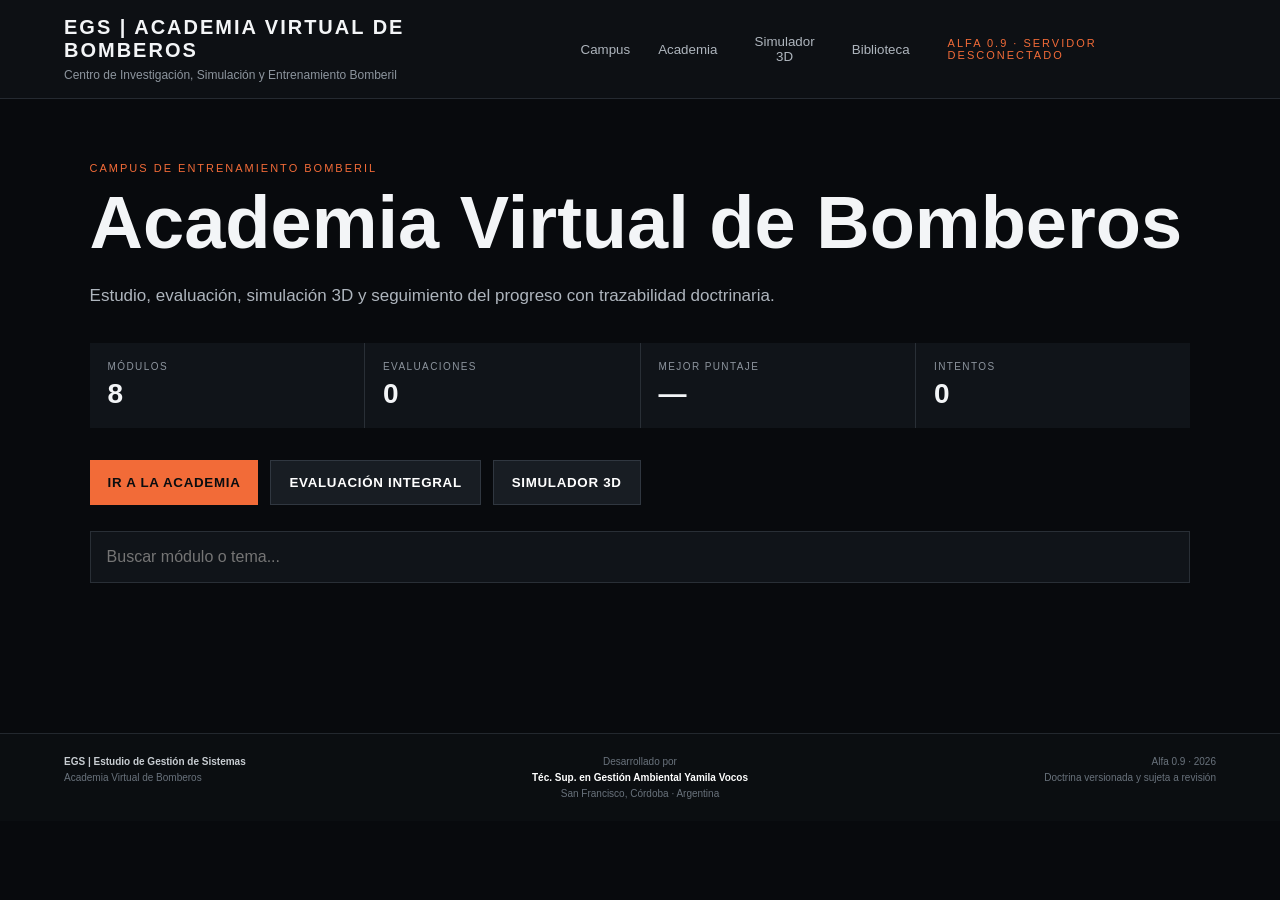
==== index.html @ 394d242a "Publicar Academia Virtual en GitHub Pages" ====
<!DOCTYPE html>
<html lang="es">
<head>
<meta charset="UTF-8"><meta name="viewport" content="width=device-width,initial-scale=1">
<title>EGS | Academia Virtual de Bomberos</title>
<link rel="stylesheet" href="styles.css">
</head>
<body>
<header class="topbar">
<div><div class="brand">EGS | ACADEMIA VIRTUAL DE BOMBEROS</div><div class="subtitle">Centro de Investigación, Simulación y Entrenamiento Bomberil</div></div>
<nav class="topnav"><button onclick="goHome()">Campus</button><button onclick="openAcademy()">Academia</button><button onclick="openSimulator()">Simulador 3D</button><button onclick="showSources()">Biblioteca</button></nav>
<div class="status" id="apiStatus">ALFA 0.9 · CARGANDO</div>
</header>

<main>
<section id="home" class="screen active">
<p class="eyebrow">CAMPUS DE ENTRENAMIENTO BOMBERIL</p>
<h1>Academia Virtual de Bomberos</h1>
<p class="lead">Estudio, evaluación, simulación 3D y seguimiento del progreso con trazabilidad doctrinaria.</p>
<div class="stats">
<div><span>MÓDULOS</span><strong id="moduleCount">8</strong></div><div><span>EVALUACIONES</span><strong id="completedCount">0</strong></div><div><span>MEJOR PUNTAJE</span><strong id="bestScore">—</strong></div><div><span>INTENTOS</span><strong id="attemptCount">0</strong></div>
</div>
<div class="heroActions"><button class="primary" onclick="openAcademy()">IR A LA ACADEMIA</button><button class="secondary" onclick="startIntegral()">EVALUACIÓN INTEGRAL</button><button class="secondary" onclick="openSimulator()">SIMULADOR 3D</button></div>
<div class="searchBox"><input id="globalSearch" placeholder="Buscar módulo o tema..." oninput="searchContent(this.value)"></div><div id="searchResults" class="grid"></div>
</section>

<section id="academy" class="screen">
<button class="back" onclick="goHome()">← Campus principal</button><p class="eyebrow">PROGRAMA DE FORMACIÓN</p><h1>Academia</h1><div id="academyGrid" class="grid"></div>
</section>

<section id="module" class="screen">
<button class="back" onclick="openAcademy()">← Academia</button><p class="eyebrow" id="moduleStatus">MÓDULO</p><h1 id="moduleTitle">Módulo</h1>
<div class="moduleBar"><span id="moduleSourceCount">0 fuentes</span><span id="moduleQuestionCount">0 preguntas</span></div><div id="moduleSections" class="grid"></div><button id="moduleTrainingButton" class="primary">INICIAR EVALUACIÓN</button>
</section>

<section id="simulator" class="screen simulatorScreen">
<div class="simTop">
<div><button class="back" onclick="goHome()">← Campus principal</button><p class="eyebrow">SIMULADOR OPERACIONAL 3D</p><h1>Incendio en vivienda</h1></div>
<div class="simTopActions"><select id="qualitySelect" onchange="setSimulatorQuality(this.value)"><option value="baja">Calidad baja</option><option value="media" selected>Calidad media</option><option value="alta">Calidad alta</option></select><button class="secondary" onclick="reset3DScenario()">REINICIAR</button></div>
</div>

<div class="simShell">
<div class="simViewportWrap">
<div id="sim3d"></div>
<div class="simHUD topLeft"><span>TIEMPO</span><strong id="simClock">00:00</strong></div>
<div class="simHUD topRight"><span>OBJETIVO</span><strong id="simObjective">Reconocimiento inicial</strong></div>
<div class="crosshair">+</div>
</div>

<aside class="simPanel">
<div class="panelSection"><span class="panelLabel">ESTADO DE ESCENA</span>
<div class="meterRow"><span>Temperatura</span><strong id="simTemp">120 °C</strong></div>
<div class="meterRow"><span>Humo</span><strong id="simSmoke">35 %</strong></div>
<div class="meterRow"><span>Visibilidad</span><strong id="simVisibility">72 %</strong></div>
<div class="meterRow"><span>Oxígeno</span><strong id="simOxygen">20.2 %</strong></div>
</div>
<div class="panelSection"><span class="panelLabel">ACCIONES</span>
<button class="actionBtn" onclick="simAction('recognition')">Reconocimiento 360°</button>
<button class="actionBtn" onclick="simAction('open_front')">Abrir puerta principal</button>
<button class="actionBtn" onclick="simAction('open_window')">Abrir ventana frontal</button>
<button class="actionBtn" onclick="simAction('cooling')">Aplicar enfriamiento</button>
<button class="actionBtn" onclick="simAction('search')">Iniciar búsqueda</button>
</div>
<div class="panelSection"><span class="panelLabel">REGISTRO</span><div id="simLog" class="simLog"></div></div>
<button class="primary full" onclick="finish3DSimulation()">FINALIZAR SIMULACIÓN</button>
</aside>
</div>
<p class="simNotice">Simulación educativa 3D basada en reglas doctrinarias. No representa cálculo CFD ni predicción físico-científica certificada.</p>
</section>

<section id="sources" class="screen"><button class="back" onclick="goHome()">← Campus principal</button><p class="eyebrow">TRAZABILIDAD</p><h1>Biblioteca Doctrinaria</h1><div id="sourceList" class="grid"></div></section>

<section id="training" class="screen">
<div class="trainingHead"><div><p class="eyebrow">ENTRENAMIENTO ACTIVO</p><h1 id="trainingTitle">Entrenamiento</h1></div><div class="scoreMini">PUNTAJE<strong id="liveScore">100</strong></div></div>
<div class="trainingLayout"><div class="scenarioPanel"><div class="telemetry"><div><span>TIEMPO</span><strong id="time">00:00</strong></div><div><span>PREGUNTA</span><strong id="stepCounter">1/1</strong></div><div><span>FUENTE</span><strong id="sourceBadge">—</strong></div></div><div class="sceneMock"><div class="smoke"></div><div class="structure"></div></div></div><aside class="decisionPanel"><span class="panelLabel">DECISIÓN / CONOCIMIENTO</span><h2 id="question">Cargando...</h2><div id="options"></div><div id="feedback"></div><button class="finish" onclick="finishTraining()">FINALIZAR</button></aside></div>
</section>

<section id="analysis" class="screen"><p class="eyebrow">INFORME POST ENTRENAMIENTO</p><h1>Análisis posterior</h1><div class="analysisTop"><div class="finalScore"><strong id="finalScore">100</strong><span>/100</span></div><div id="analysisSummary"></div></div><div id="decisionLog" class="report"></div><div class="heroActions"><button class="primary" onclick="goHome()">VOLVER AL CAMPUS</button><button class="secondary" onclick="exportResult()">EXPORTAR RESULTADO</button></div></section>
</main>

<footer><div><strong>EGS | Estudio de Gestión de Sistemas</strong><span>Academia Virtual de Bomberos</span></div><div class="credit"><span>Desarrollado por</span><strong>Téc. Sup. en Gestión Ambiental Yamila Vocos</strong><span>San Francisco, Córdoba · Argentina</span></div><div class="right"><span>Alfa 0.9 · 2026</span><span>Doctrina versionada y sujeta a revisión</span></div></footer>

<script src="app.js?v=final3d"></script>
<script type="module" src="simulator.js?v=final3d"></script>

</body></html>
---- styles.css ----
*{box-sizing:border-box}body{margin:0;background:#080a0d;color:#f3f5f7;font-family:Arial,Helvetica,sans-serif}.topbar{min-height:84px;padding:16px 5vw;display:flex;gap:28px;justify-content:space-between;align-items:center;border-bottom:1px solid #252a31;background:#0d1014;position:sticky;top:0;z-index:20}.brand{font-weight:800;letter-spacing:2px;font-size:20px}.subtitle{color:#8d959e;font-size:12px;margin-top:6px}.status,.eyebrow,.panelLabel{color:#f26b38;letter-spacing:2px;font-size:11px}.topnav{display:flex;gap:8px}.topnav button{background:transparent;color:#aeb5bd;border:0;padding:10px;cursor:pointer}.topnav button:hover{color:#fff}.screen{display:none;padding:52px 7vw 78px}.screen.active{display:block}h1{font-size:clamp(42px,6vw,74px);line-height:1;margin:12px 0 22px}.lead{color:#aeb5bd;font-size:17px;max-width:780px;line-height:1.7}.stats{display:grid;grid-template-columns:repeat(4,1fr);gap:1px;background:#292f36;margin:32px 0}.stats div{background:#101419;padding:18px}.stats span{display:block;color:#8d959e;font-size:10px;letter-spacing:1.4px}.stats strong{display:block;font-size:28px;margin-top:6px}.heroActions{display:flex;gap:12px;flex-wrap:wrap;margin:26px 0}.searchBox input{width:100%;padding:16px;background:#101419;border:1px solid #292f36;color:white;font-size:16px}.grid{display:grid;grid-template-columns:repeat(auto-fit,minmax(250px,1fr));gap:18px;margin:36px 0}.tile,.sourceCard{background:#101419;border:1px solid #292f36;padding:26px}.tile.clickable{cursor:pointer;transition:.2s}.tile.clickable:hover{border-color:#f26b38;transform:translateY(-2px)}.tile p,.sourceCard p{color:#9ca5ae;line-height:1.55}.moduleStatus{display:inline-block;margin-top:10px;color:#f26b38;font-size:10px;letter-spacing:1px}.moduleBar{display:flex;gap:18px;color:#8d959e;font-size:12px;margin:10px 0 25px}.primary,.secondary{padding:14px 18px;font-weight:800;letter-spacing:.7px;cursor:pointer}.primary{background:#f26b38;color:#0a0d10;border:0}.secondary{background:#181d23;color:white;border:1px solid #303740}.back,.finish{background:transparent;color:#aeb5bd;border:0;padding:10px 0;cursor:pointer}.trainingHead{display:flex;justify-content:space-between;align-items:end}.scoreMini{text-align:right;color:#8d959e;font-size:11px}.scoreMini strong{display:block;color:white;font-size:38px}.trainingLayout{display:grid;grid-template-columns:1.6fr 1fr;gap:20px}.scenarioPanel,.decisionPanel{background:#101419;border:1px solid #292f36}.telemetry{display:grid;grid-template-columns:repeat(3,1fr)}.telemetry div{padding:18px;border-right:1px solid #292f36}.telemetry span{display:block;color:#8d959e;font-size:10px}.sceneMock{height:360px;position:relative;overflow:hidden;background:linear-gradient(#1b2026,#0c0f12)}.structure{position:absolute;width:64%;height:48%;left:18%;bottom:0;background:#30363d;border:2px solid #464e57}.smoke{position:absolute;inset:0 0 45% 0;background:linear-gradient(rgba(28,31,35,.8),transparent)}.decisionPanel{padding:30px}.optionBtn{display:block;width:100%;text-align:left;background:#181d23;color:white;border:1px solid #303740;padding:16px;margin:10px 0;cursor:pointer}.optionBtn:hover{border-color:#f26b38}.optionBtn:disabled{opacity:.5}.feedbackBox{margin-top:20px;padding:16px;background:#0c1014;border-left:3px solid #f26b38;color:#cbd1d7}.report{max-width:1000px;background:#101419;border:1px solid #292f36;padding:28px;margin:30px 0}.entry{padding:18px 0;border-bottom:1px solid #292f36}.analysisTop{display:flex;gap:40px;align-items:center}.finalScore strong{font-size:90px}.finalScore span{font-size:28px;color:#8d959e}footer{display:grid;grid-template-columns:1fr 1fr 1fr;gap:25px;padding:22px 5vw;border-top:1px solid #23282e;background:#0b0e11;color:#69727c;font-size:10px}footer>div{display:flex;flex-direction:column;gap:5px}footer strong{color:#c8cdd2}.credit{text-align:center;align-items:center}.credit strong{color:white}.right{text-align:right;align-items:flex-end}

.simulatorScreen{padding-top:28px}.simTop{display:flex;justify-content:space-between;gap:20px;align-items:end}.simTop h1{font-size:42px}.simTopActions{display:flex;gap:10px;align-items:center;flex-wrap:wrap}.simTopActions select{background:#161b20;color:white;border:1px solid #303740;padding:12px}.briefing{background:#101419;border:1px solid #292f36;padding:14px 16px;color:#c2c8ce;margin:14px 0 16px}.simShell{display:grid;grid-template-columns:minmax(0,1fr) 340px;gap:16px}.simViewportWrap{position:relative;min-height:650px;background:#050708;border:1px solid #292f36;overflow:hidden}.simViewportWrap #sim3d{position:absolute;inset:0}.simViewportWrap canvas{width:100%!important;height:100%!important;display:block}.loading3d{height:100%;min-height:620px;display:flex;align-items:center;justify-content:center;color:#aeb5bd}.simHUD{position:absolute;z-index:5;background:rgba(7,9,11,.78);border:1px solid rgba(255,255,255,.12);padding:10px 13px}.simHUD span{display:block;font-size:9px;letter-spacing:1.4px;color:#9ca5ae}.simHUD strong{display:block;margin-top:4px}.topLeft{left:15px;top:15px}.topRight{right:15px;top:15px;max-width:250px}.crosshair{position:absolute;z-index:4;left:50%;top:50%;transform:translate(-50%,-50%);font-size:26px;color:rgba(255,255,255,.45);pointer-events:none}.simPanel{background:#101419;border:1px solid #292f36;padding:18px;max-height:650px;overflow:auto}.panelSection{padding:6px 0 18px;border-bottom:1px solid #292f36;margin-bottom:16px}.meterRow{display:flex;justify-content:space-between;gap:12px;margin:12px 0;color:#aeb5bd}.meterRow strong{color:#fff}.actionBtn{width:100%;text-align:left;background:#181d23;color:#fff;border:1px solid #303740;padding:12px;margin:5px 0;cursor:pointer}.actionBtn:hover{border-color:#f26b38}.simLog{font-size:12px;color:#aeb5bd;line-height:1.45;max-height:180px;overflow:auto}.simLog div{padding:7px 0;border-bottom:1px solid #242a31}.full{width:100%}.simNotice{color:#6f7881;font-size:11px;margin-top:10px}
@media(max-width:1100px){.simShell{grid-template-columns:1fr}.simPanel{max-height:none}.simViewportWrap{min-height:520px}.simTop{align-items:flex-start;flex-direction:column}.topnav{display:none}.stats{grid-template-columns:1fr 1fr}footer{grid-template-columns:1fr}.credit,.right{text-align:left;align-items:flex-start}}
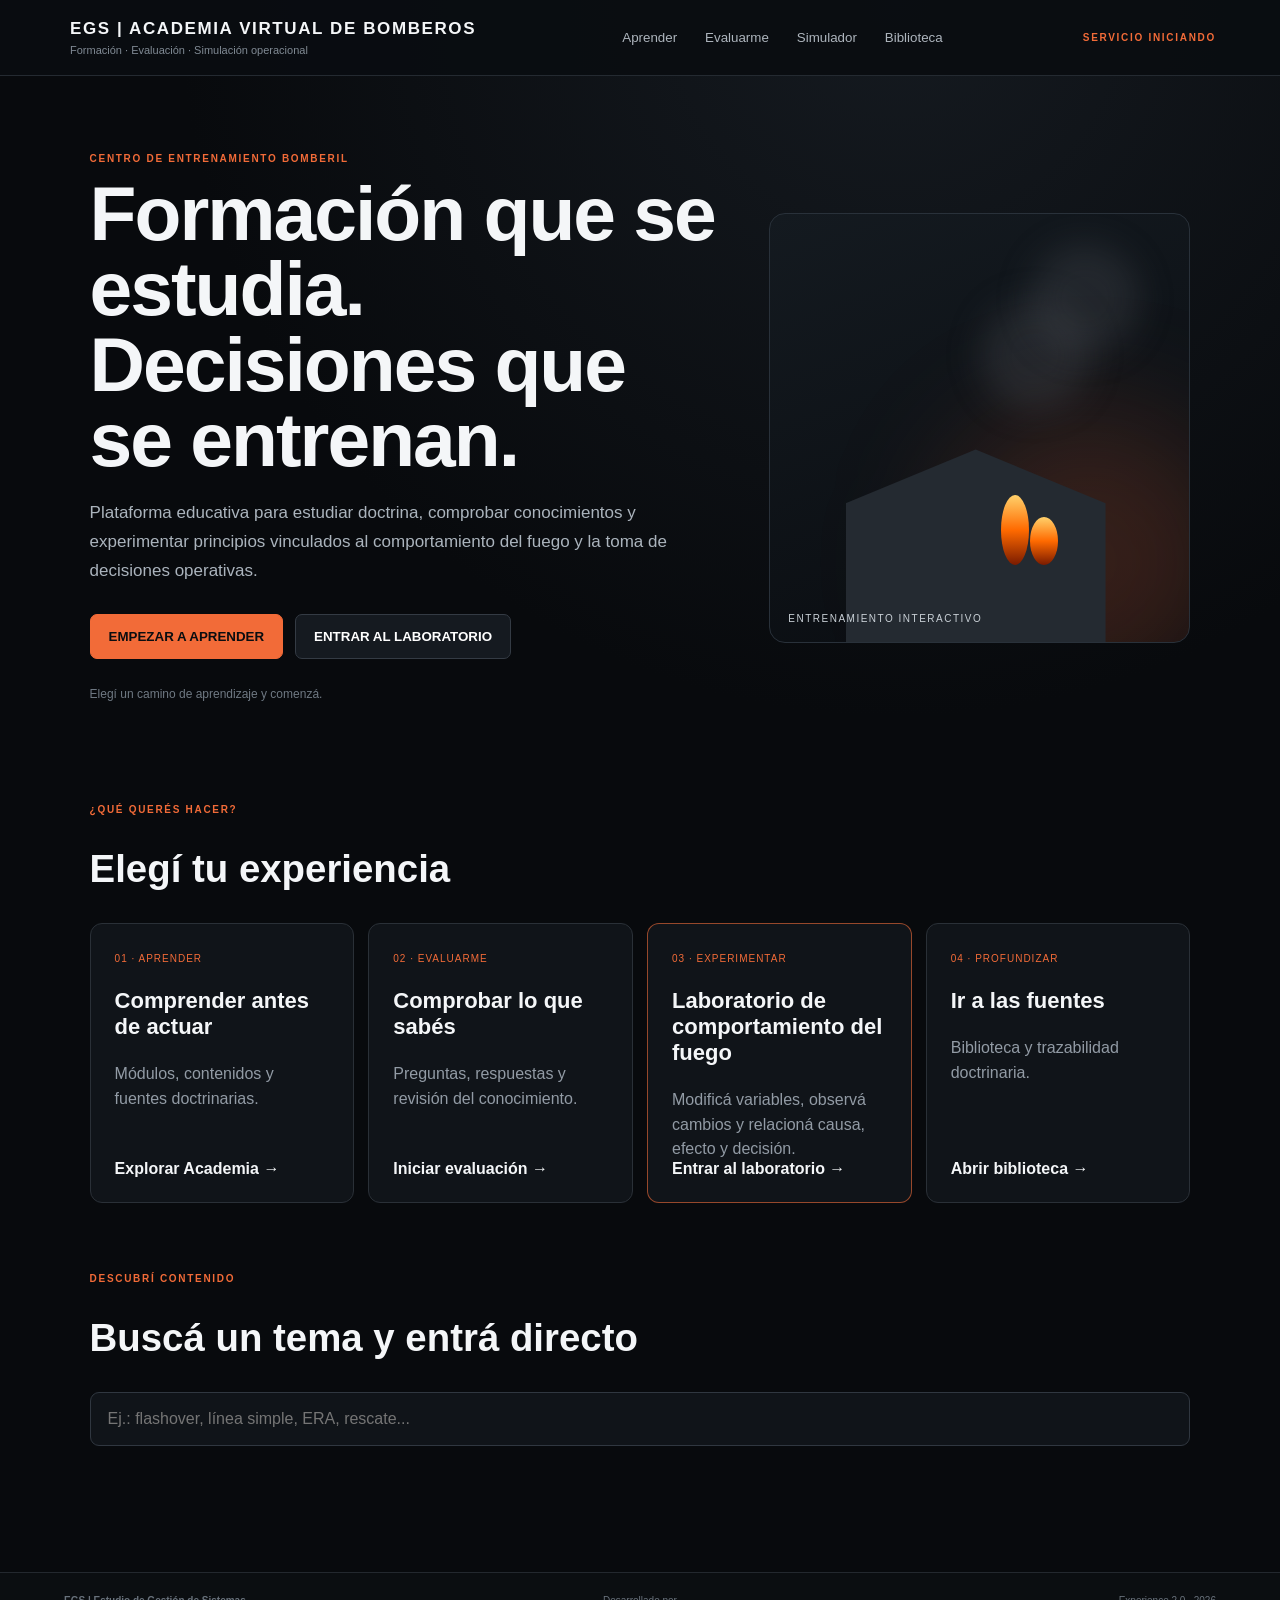
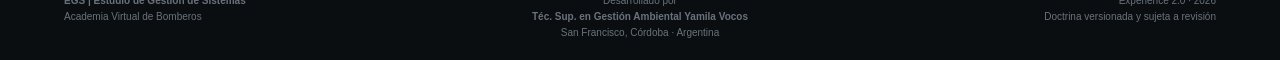
==== commit e987fc4d: "Nuevo laboratorio didactico interactivo" ====
--- a/index.html
+++ b/index.html
@@ -1,86 +1,887 @@
-<!DOCTYPE html>
+﻿<!DOCTYPE html>
 <html lang="es">
 <head>
-<meta charset="UTF-8"><meta name="viewport" content="width=device-width,initial-scale=1">
+<meta charset="UTF-8">
+<meta name="viewport" content="width=device-width,initial-scale=1,viewport-fit=cover">
+<meta name="theme-color" content="#090b0e">
+
 <title>EGS | Academia Virtual de Bomberos</title>
-<link rel="stylesheet" href="styles.css">
+
+<link rel="stylesheet" href="styles.css?v=30">
+
+<style>
+/* =========================================================
+   PARCHE LABORATORIO DIDÁCTICO
+   ========================================================= */
+
+#simulator.simulatorScreen {
+    width: 100%;
+}
+
+#simulator .simShell {
+    display: block !important;
+    width: 100% !important;
+}
+
+#simulator .simPanel {
+    width: 100% !important;
+    max-width: none !important;
+}
+
+.labIntro {
+    margin: 0 0 24px;
+    color: #aab4bf;
+    font-size: 17px;
+    line-height: 1.6;
+}
+
+.labStatusGrid {
+    display: grid;
+    grid-template-columns: repeat(4, 1fr);
+    gap: 12px;
+    margin: 20px 0;
+}
+
+.labStatusCard {
+    background: #11161c;
+    border: 1px solid #29313a;
+    border-radius: 12px;
+    padding: 16px;
+}
+
+.labStatusCard span {
+    display: block;
+    color: #8290a0;
+    font-size: 12px;
+    margin-bottom: 7px;
+}
+
+.labStatusCard strong {
+    color: #fff;
+    font-size: 17px;
+}
+
+.labExperimentPanel {
+    background: #10151a;
+    border: 1px solid #29313a;
+    border-radius: 14px;
+    padding: 20px;
+    margin: 18px 0;
+}
+
+.labExperimentPanel h2 {
+    margin: 5px 0 8px;
+}
+
+.labExperimentPanel p {
+    color: #aeb7c1;
+    line-height: 1.55;
+}
+
+.labControls {
+    display: grid;
+    grid-template-columns: repeat(2, minmax(0, 1fr));
+    gap: 10px;
+    margin-top: 18px;
+}
+
+.labControls button {
+    width: 100%;
+    min-height: 52px;
+    text-align: left;
+    padding: 13px 15px;
+    border: 1px solid #303943;
+    border-radius: 9px;
+    background: #171d23;
+    color: #fff;
+    cursor: pointer;
+}
+
+.labControls button:hover {
+    border-color: #ff6b35;
+}
+
+.labControls button strong {
+    display: block;
+    margin-bottom: 3px;
+}
+
+.labControls button span {
+    display: block;
+    color: #8995a1;
+    font-size: 12px;
+}
+
+.labObservation {
+    margin-top: 20px;
+    padding: 18px;
+    border-left: 3px solid #ff6b35;
+    background: #0d1115;
+}
+
+.labObservation h3 {
+    margin-top: 0;
+}
+
+.labObservation p {
+    margin-bottom: 0;
+}
+
+.labSteps {
+    display: grid;
+    grid-template-columns: repeat(4,1fr);
+    gap: 10px;
+    margin: 22px 0;
+}
+
+.labStep {
+    padding: 14px;
+    background: #11161c;
+    border: 1px solid #29313a;
+    border-radius: 10px;
+    cursor: pointer;
+}
+
+.labStep.active {
+    border-color: #ff6b35;
+}
+
+.labStep span {
+    display: block;
+    color: #ff6b35;
+    font-size: 11px;
+    font-weight: 700;
+    margin-bottom: 6px;
+}
+
+.labStep strong {
+    color: white;
+}
+
+.labRegister {
+    margin-top: 24px;
+}
+
+.labRegisterEntry {
+    padding: 12px 0;
+    border-bottom: 1px solid #252c33;
+}
+
+.labRegisterEntry strong {
+    color: #ff6b35;
+}
+
+@media (max-width: 850px) {
+    .labStatusGrid,
+    .labSteps,
+    .labControls {
+        grid-template-columns: 1fr;
+    }
+}
+</style>
 </head>
+
 <body>
+
 <header class="topbar">
-<div><div class="brand">EGS | ACADEMIA VIRTUAL DE BOMBEROS</div><div class="subtitle">Centro de Investigación, Simulación y Entrenamiento Bomberil</div></div>
-<nav class="topnav"><button onclick="goHome()">Campus</button><button onclick="openAcademy()">Academia</button><button onclick="openSimulator()">Simulador 3D</button><button onclick="showSources()">Biblioteca</button></nav>
-<div class="status" id="apiStatus">ALFA 0.9 · CARGANDO</div>
+
+<button class="brandButton" onclick="goHome()">
+    <span class="brand">EGS | ACADEMIA VIRTUAL DE BOMBEROS</span>
+    <span class="subtitle">Formación · Evaluación · Simulación operacional</span>
+</button>
+
+<nav class="topnav">
+    <button onclick="openAcademy()">Aprender</button>
+    <button onclick="startIntegral()">Evaluarme</button>
+    <button onclick="openSimulatorCatalog()">Simulador</button>
+    <button onclick="showSources()">Biblioteca</button>
+</nav>
+
+<div class="status" id="apiStatus">CONECTANDO</div>
+
 </header>
 
+
 <main>
+
+<!-- ======================================================
+     INICIO
+====================================================== -->
+
 <section id="home" class="screen active">
-<p class="eyebrow">CAMPUS DE ENTRENAMIENTO BOMBERIL</p>
-<h1>Academia Virtual de Bomberos</h1>
-<p class="lead">Estudio, evaluación, simulación 3D y seguimiento del progreso con trazabilidad doctrinaria.</p>
-<div class="stats">
-<div><span>MÓDULOS</span><strong id="moduleCount">8</strong></div><div><span>EVALUACIONES</span><strong id="completedCount">0</strong></div><div><span>MEJOR PUNTAJE</span><strong id="bestScore">—</strong></div><div><span>INTENTOS</span><strong id="attemptCount">0</strong></div>
-</div>
-<div class="heroActions"><button class="primary" onclick="openAcademy()">IR A LA ACADEMIA</button><button class="secondary" onclick="startIntegral()">EVALUACIÓN INTEGRAL</button><button class="secondary" onclick="openSimulator()">SIMULADOR 3D</button></div>
-<div class="searchBox"><input id="globalSearch" placeholder="Buscar módulo o tema..." oninput="searchContent(this.value)"></div><div id="searchResults" class="grid"></div>
-</section>
+
+<div class="hero">
+
+<div>
+
+<p class="eyebrow">CENTRO DE ENTRENAMIENTO BOMBERIL</p>
+
+<h1>
+Formación que se estudia.<br>
+Decisiones que se entrenan.
+</h1>
+
+<p class="lead">
+Plataforma educativa para estudiar doctrina, comprobar conocimientos
+y experimentar principios vinculados al comportamiento del fuego
+y la toma de decisiones operativas.
+</p>
+
+<div class="heroActions">
+
+<button class="primary" onclick="openAcademy()">
+EMPEZAR A APRENDER
+</button>
+
+<button class="secondary" onclick="openSimulatorCatalog()">
+ENTRAR AL LABORATORIO
+</button>
+
+</div>
+
+<p class="microcopy">
+Elegí un camino de aprendizaje y comenzá.
+</p>
+
+</div>
+
+<div class="heroVisual">
+
+<div class="heroGlow"></div>
+<div class="heroBuilding"></div>
+
+<div class="heroFire f1"></div>
+<div class="heroFire f2"></div>
+
+<div class="heroSmoke s1"></div>
+<div class="heroSmoke s2"></div>
+
+<div class="heroBadge">
+ENTRENAMIENTO INTERACTIVO
+</div>
+
+</div>
+
+</div>
+
+
+<section class="pathSection">
+
+<p class="eyebrow">¿QUÉ QUERÉS HACER?</p>
+
+<h2>Elegí tu experiencia</h2>
+
+<div class="pathGrid">
+
+<article class="pathCard" onclick="openAcademy()">
+<span>01 · APRENDER</span>
+<h3>Comprender antes de actuar</h3>
+<p>Módulos, contenidos y fuentes doctrinarias.</p>
+<strong>Explorar Academia →</strong>
+</article>
+
+<article class="pathCard" onclick="startIntegral()">
+<span>02 · EVALUARME</span>
+<h3>Comprobar lo que sabés</h3>
+<p>Preguntas, respuestas y revisión del conocimiento.</p>
+<strong>Iniciar evaluación →</strong>
+</article>
+
+<article class="pathCard featured" onclick="openSimulatorCatalog()">
+<span>03 · EXPERIMENTAR</span>
+<h3>Laboratorio de comportamiento del fuego</h3>
+<p>
+Modificá variables, observá cambios y relacioná
+causa, efecto y decisión.
+</p>
+<strong>Entrar al laboratorio →</strong>
+</article>
+
+<article class="pathCard" onclick="showSources()">
+<span>04 · PROFUNDIZAR</span>
+<h3>Ir a las fuentes</h3>
+<p>Biblioteca y trazabilidad doctrinaria.</p>
+<strong>Abrir biblioteca →</strong>
+</article>
+
+</div>
+
+</section>
+
+
+<section class="discoverSection">
+
+<p class="eyebrow">DESCUBRÍ CONTENIDO</p>
+
+<h2>Buscá un tema y entrá directo</h2>
+
+<div class="searchBox">
+<input
+id="globalSearch"
+placeholder="Ej.: flashover, línea simple, ERA, rescate..."
+oninput="searchContent(this.value)">
+</div>
+
+<div id="searchResults" class="grid compactGrid"></div>
+
+</section>
+
+</section>
+
+
+<!-- ======================================================
+     ACADEMIA
+====================================================== -->
 
 <section id="academy" class="screen">
-<button class="back" onclick="goHome()">← Campus principal</button><p class="eyebrow">PROGRAMA DE FORMACIÓN</p><h1>Academia</h1><div id="academyGrid" class="grid"></div>
-</section>
+
+<button class="back" onclick="goHome()">← Inicio</button>
+
+<p class="eyebrow">APRENDER</p>
+
+<h1>Academia</h1>
+
+<p class="sectionLead">
+Elegí un módulo. Cada tema conecta conocimiento, práctica y fuente.
+</p>
+
+<div id="academyGrid" class="grid"></div>
+
+</section>
+
+
+<!-- ======================================================
+     MÓDULO
+====================================================== -->
 
 <section id="module" class="screen">
-<button class="back" onclick="openAcademy()">← Academia</button><p class="eyebrow" id="moduleStatus">MÓDULO</p><h1 id="moduleTitle">Módulo</h1>
-<div class="moduleBar"><span id="moduleSourceCount">0 fuentes</span><span id="moduleQuestionCount">0 preguntas</span></div><div id="moduleSections" class="grid"></div><button id="moduleTrainingButton" class="primary">INICIAR EVALUACIÓN</button>
-</section>
+
+<button class="back" onclick="openAcademy()">← Academia</button>
+
+<p class="eyebrow" id="moduleStatus">MÓDULO</p>
+
+<h1 id="moduleTitle">Módulo</h1>
+
+<div class="moduleBar">
+<span id="moduleSourceCount">0 fuentes</span>
+<span id="moduleQuestionCount">0 preguntas</span>
+</div>
+
+<div id="moduleSections" class="grid"></div>
+
+<div class="moduleActions">
+
+<button id="moduleTrainingButton" class="primary">
+PRACTICAR ESTE MÓDULO
+</button>
+
+</div>
+
+</section>
+
+
+<!-- ======================================================
+     BIBLIOTECA
+====================================================== -->
+
+<section id="sources" class="screen">
+
+<button class="back" onclick="goHome()">← Inicio</button>
+
+<p class="eyebrow">PROFUNDIZAR</p>
+
+<h1>Biblioteca doctrinaria</h1>
+
+<p class="sectionLead">
+Cada contenido debe poder rastrearse hasta su fuente.
+</p>
+
+<div id="sourceList" class="grid"></div>
+
+</section>
+
+
+<!-- ======================================================
+     CATÁLOGO DEL LABORATORIO
+====================================================== -->
+
+<section id="simCatalog" class="screen">
+
+<button class="back" onclick="goHome()">← Inicio</button>
+
+<p class="eyebrow">ENTRENAMIENTO INTERACTIVO</p>
+
+<h1>Laboratorio y escenarios</h1>
+
+<p class="sectionLead">
+Elegí una experiencia para analizar fenómenos,
+variables y decisiones vinculadas al comportamiento del fuego.
+</p>
+
+<div class="simCategoryBar">
+
+<button class="chip active"
+onclick="filterSimCatalog('all',this)">
+Todos
+</button>
+
+<button class="chip"
+onclick="filterSimCatalog('structural',this)">
+Estructural
+</button>
+
+<button class="chip"
+onclick="filterSimCatalog('vehicle',this)">
+Vehicular
+</button>
+
+<button class="chip"
+onclick="filterSimCatalog('operations',this)">
+Operaciones
+</button>
+
+<button class="chip"
+onclick="filterSimCatalog('behavior',this)">
+Comportamiento
+</button>
+
+</div>
+
+<div id="simCatalogGrid" class="simCatalogGrid"></div>
+
+</section>
+
+
+<!-- ======================================================
+     DESPACHO / INTRODUCCIÓN
+====================================================== -->
+
+<section id="simBrief" class="screen">
+
+<button class="back" onclick="openSimulatorCatalog()">
+← Experiencias
+</button>
+
+<div class="briefLayout">
+
+<div>
+
+<p class="eyebrow">EXPERIENCIA DIDÁCTICA</p>
+
+<h1 id="briefTitle">Escenario</h1>
+
+<p id="briefDescription" class="briefText"></p>
+
+<div id="briefFacts" class="briefFacts"></div>
+
+</div>
+
+<aside class="briefCard">
+
+<span class="panelLabel">OBJETIVOS</span>
+
+<div id="briefObjectives"></div>
+
+<button
+class="primary full"
+id="launchScenarioBtn">
+COMENZAR INTERVENCIÓN
+</button>
+
+</aside>
+
+</div>
+
+</section>
+
+
+<!-- ======================================================
+     LABORATORIO INTERACTIVO
+====================================================== -->
 
 <section id="simulator" class="screen simulatorScreen">
+
 <div class="simTop">
-<div><button class="back" onclick="goHome()">← Campus principal</button><p class="eyebrow">SIMULADOR OPERACIONAL 3D</p><h1>Incendio en vivienda</h1></div>
-<div class="simTopActions"><select id="qualitySelect" onchange="setSimulatorQuality(this.value)"><option value="baja">Calidad baja</option><option value="media" selected>Calidad media</option><option value="alta">Calidad alta</option></select><button class="secondary" onclick="reset3DScenario()">REINICIAR</button></div>
-</div>
-
-<div class="simShell">
-<div class="simViewportWrap">
-<div id="sim3d"></div>
-<div class="simHUD topLeft"><span>TIEMPO</span><strong id="simClock">00:00</strong></div>
-<div class="simHUD topRight"><span>OBJETIVO</span><strong id="simObjective">Reconocimiento inicial</strong></div>
-<div class="crosshair">+</div>
-</div>
-
-<aside class="simPanel">
-<div class="panelSection"><span class="panelLabel">ESTADO DE ESCENA</span>
-<div class="meterRow"><span>Temperatura</span><strong id="simTemp">120 °C</strong></div>
-<div class="meterRow"><span>Humo</span><strong id="simSmoke">35 %</strong></div>
-<div class="meterRow"><span>Visibilidad</span><strong id="simVisibility">72 %</strong></div>
-<div class="meterRow"><span>Oxígeno</span><strong id="simOxygen">20.2 %</strong></div>
-</div>
-<div class="panelSection"><span class="panelLabel">ACCIONES</span>
-<button class="actionBtn" onclick="simAction('recognition')">Reconocimiento 360°</button>
-<button class="actionBtn" onclick="simAction('open_front')">Abrir puerta principal</button>
-<button class="actionBtn" onclick="simAction('open_window')">Abrir ventana frontal</button>
-<button class="actionBtn" onclick="simAction('cooling')">Aplicar enfriamiento</button>
-<button class="actionBtn" onclick="simAction('search')">Iniciar búsqueda</button>
-</div>
-<div class="panelSection"><span class="panelLabel">REGISTRO</span><div id="simLog" class="simLog"></div></div>
-<button class="primary full" onclick="finish3DSimulation()">FINALIZAR SIMULACIÓN</button>
+
+<div>
+
+<button class="back" onclick="exitSimulation()">
+← Salir
+</button>
+
+<p class="eyebrow">LABORATORIO DIDÁCTICO INTERACTIVO</p>
+
+<h1 id="simScenarioTitle">
+Laboratorio de comportamiento del fuego
+</h1>
+
+</div>
+
+<div class="simTopActions">
+
+<select
+id="qualitySelect"
+onchange="setSimulatorQuality(this.value)">
+
+<option value="baja">Baja</option>
+<option value="media" selected>Media</option>
+<option value="alta">Alta</option>
+
+</select>
+
+<button
+class="secondary"
+onclick="reset3DScenario()">
+REINICIAR
+</button>
+
+</div>
+
+</div>
+
+
+<p class="labIntro">
+Experimentá modificando condiciones y tomando decisiones.
+El objetivo no es reproducir matemáticamente un incendio real,
+sino comprender relaciones fundamentales entre combustible,
+oxígeno, calor, ventilación, humo y evolución del incendio.
+</p>
+
+
+<div class="labStatusGrid">
+
+<div class="labStatusCard">
+<span>ENTORNO</span>
+<strong>Compartimiento</strong>
+</div>
+
+<div class="labStatusCard">
+<span>OBJETIVO</span>
+<strong id="simObjective">Observación</strong>
+</div>
+
+<div class="labStatusCard">
+<span>VARIABLES</span>
+<strong>Fuego / humo / aire</strong>
+</div>
+
+<div class="labStatusCard">
+<span>ESTADO</span>
+<strong id="simCondition">Activo</strong>
+</div>
+
+</div>
+
+
+<div class="labExperimentPanel">
+
+<p class="eyebrow">EXPERIENCIA ACTIVA</p>
+
+<h2>Observá → modificá → compará → explicá</h2>
+
+<p>
+Cada intervención modifica las condiciones del escenario.
+Prestá atención a cómo responde el sistema antes de realizar
+la siguiente acción.
+</p>
+
+
+<div class="labSteps">
+
+<div class="labStep active">
+<span>PASO 01</span>
+<strong>Observar</strong>
+</div>
+
+<div class="labStep">
+<span>PASO 02</span>
+<strong>Modificar</strong>
+</div>
+
+<div class="labStep">
+<span>PASO 03</span>
+<strong>Comparar</strong>
+</div>
+
+<div class="labStep">
+<span>PASO 04</span>
+<strong>Interpretar</strong>
+</div>
+
+</div>
+
+
+<div class="panelSection telemetryPanel">
+
+<span class="panelLabel">VARIABLES OBSERVABLES</span>
+
+<div class="meterRow">
+<span>Temperatura</span>
+<strong id="simTemp">—</strong>
+</div>
+
+<div class="meterRow">
+<span>Humo</span>
+<strong id="simSmoke">—</strong>
+</div>
+
+<div class="meterRow">
+<span>Visibilidad</span>
+<strong id="simVisibility">—</strong>
+</div>
+
+<div class="meterRow">
+<span>Oxígeno</span>
+<strong id="simOxygen">—</strong>
+</div>
+
+</div>
+
+
+<div class="panelSection">
+
+<span class="panelLabel">INTERVENIR SOBRE EL ESCENARIO</span>
+
+<div id="simActions" class="labControls"></div>
+
+</div>
+
+
+<div class="labObservation">
+
+<h3>¿Qué tenés que observar?</h3>
+
+<p>
+No mires solamente si aumenta o disminuye el fuego.
+Relacioná la acción realizada con la temperatura,
+la producción y movimiento del humo, la disponibilidad
+de oxígeno, la visibilidad y la evolución general
+del compartimiento.
+</p>
+
+</div>
+
+
+<div class="panelSection labRegister">
+
+<span class="panelLabel">REGISTRO DE LA EXPERIENCIA</span>
+
+<div id="simLog" class="simLog"></div>
+
+</div>
+
+
+<button
+class="primary full"
+onclick="finish3DSimulation()">
+FINALIZAR Y ANALIZAR
+</button>
+
+</div>
+
+
+<p class="simNotice">
+Herramienta educativa para formación y análisis conceptual.
+Representa relaciones simplificadas mediante reglas didácticas.
+No constituye CFD, modelización certificada ni reemplaza
+el entrenamiento práctico supervisado.
+</p>
+
+</section>
+
+
+<!-- ======================================================
+     EVALUACIÓN
+====================================================== -->
+
+<section id="training" class="screen">
+
+<button class="back" onclick="goHome()">← Salir</button>
+
+<div class="trainingHead">
+
+<div>
+
+<p class="eyebrow">EVALUACIÓN ACTIVA</p>
+
+<h1 id="trainingTitle">Evaluación</h1>
+
+</div>
+
+<div
+class="questionProgress"
+id="stepCounter">
+1/1
+</div>
+
+</div>
+
+
+<div class="trainingLayout">
+
+<div class="knowledgePanel">
+
+<div class="questionMeta">
+<span>FUENTE</span>
+<strong id="sourceBadge">—</strong>
+</div>
+
+<h2 id="question">
+Cargando...
+</h2>
+
+<div id="options"></div>
+
+<div id="feedback"></div>
+
+<button
+id="nextQuestionBtn"
+class="primary full hidden"
+onclick="nextQuestion()">
+SIGUIENTE PREGUNTA
+</button>
+
+</div>
+
+
+<aside class="evaluationSide">
+
+<span class="panelLabel">
+CÓMO FUNCIONA
+</span>
+
+<p>
+Respondé y revisá la respuesta esperada y la fuente
+antes de continuar.
+</p>
+
+<div class="sessionMetric">
+<span>Tiempo</span>
+<strong id="time">00:00</strong>
+</div>
+
+<div class="sessionMetric">
+<span>Revisadas</span>
+<strong id="reviewedCount">0</strong>
+</div>
+
+<button
+class="finish"
+onclick="finishTraining()">
+Finalizar ahora
+</button>
+
 </aside>
-</div>
-<p class="simNotice">Simulación educativa 3D basada en reglas doctrinarias. No representa cálculo CFD ni predicción físico-científica certificada.</p>
-</section>
-
-<section id="sources" class="screen"><button class="back" onclick="goHome()">← Campus principal</button><p class="eyebrow">TRAZABILIDAD</p><h1>Biblioteca Doctrinaria</h1><div id="sourceList" class="grid"></div></section>
-
-<section id="training" class="screen">
-<div class="trainingHead"><div><p class="eyebrow">ENTRENAMIENTO ACTIVO</p><h1 id="trainingTitle">Entrenamiento</h1></div><div class="scoreMini">PUNTAJE<strong id="liveScore">100</strong></div></div>
-<div class="trainingLayout"><div class="scenarioPanel"><div class="telemetry"><div><span>TIEMPO</span><strong id="time">00:00</strong></div><div><span>PREGUNTA</span><strong id="stepCounter">1/1</strong></div><div><span>FUENTE</span><strong id="sourceBadge">—</strong></div></div><div class="sceneMock"><div class="smoke"></div><div class="structure"></div></div></div><aside class="decisionPanel"><span class="panelLabel">DECISIÓN / CONOCIMIENTO</span><h2 id="question">Cargando...</h2><div id="options"></div><div id="feedback"></div><button class="finish" onclick="finishTraining()">FINALIZAR</button></aside></div>
-</section>
-
-<section id="analysis" class="screen"><p class="eyebrow">INFORME POST ENTRENAMIENTO</p><h1>Análisis posterior</h1><div class="analysisTop"><div class="finalScore"><strong id="finalScore">100</strong><span>/100</span></div><div id="analysisSummary"></div></div><div id="decisionLog" class="report"></div><div class="heroActions"><button class="primary" onclick="goHome()">VOLVER AL CAMPUS</button><button class="secondary" onclick="exportResult()">EXPORTAR RESULTADO</button></div></section>
+
+</div>
+
+</section>
+
+
+<!-- ======================================================
+     ANÁLISIS
+====================================================== -->
+
+<section id="analysis" class="screen">
+
+<p class="eyebrow">ANÁLISIS POSTERIOR</p>
+
+<h1>
+Qué pasó y qué conviene repasar
+</h1>
+
+<div class="analysisTop">
+
+<div class="finalScore">
+<strong id="finalScore">0</strong>
+<span>%</span>
+</div>
+
+<div id="analysisSummary"></div>
+
+</div>
+
+<div
+id="decisionLog"
+class="report">
+</div>
+
+<div class="heroActions">
+
+<button
+class="primary"
+onclick="openAcademy()">
+VOLVER A LA ACADEMIA
+</button>
+
+<button
+class="secondary"
+onclick="startIntegral()">
+NUEVA EVALUACIÓN
+</button>
+
+</div>
+
+</section>
+
 </main>
 
-<footer><div><strong>EGS | Estudio de Gestión de Sistemas</strong><span>Academia Virtual de Bomberos</span></div><div class="credit"><span>Desarrollado por</span><strong>Téc. Sup. en Gestión Ambiental Yamila Vocos</strong><span>San Francisco, Córdoba · Argentina</span></div><div class="right"><span>Alfa 0.9 · 2026</span><span>Doctrina versionada y sujeta a revisión</span></div></footer>
-
-<script src="app.js?v=final3d"></script>
-<script type="module" src="simulator.js?v=final3d"></script>
-
-</body></html>
+
+<footer>
+
+<div>
+
+<strong>
+EGS | Estudio de Gestión de Sistemas
+</strong>
+
+<span>
+Academia Virtual de Bomberos
+</span>
+
+</div>
+
+
+<div class="credit">
+
+<span>Desarrollado por</span>
+
+<strong>
+Téc. Sup. en Gestión Ambiental Yamila Vocos
+</strong>
+
+<span>
+San Francisco, Córdoba · Argentina
+</span>
+
+</div>
+
+
+<div class="right">
+
+<span>
+Experience 2.0 · 2026
+</span>
+
+<span>
+Doctrina versionada y sujeta a revisión
+</span>
+
+</div>
+
+</footer>
+
+
+<!-- ======================================================
+     JAVASCRIPT
+====================================================== -->
+
+<script src="app.js?v=30"></script>
+
+<script
+type="module"
+src="simulator.js?v=30">
+</script>
+
+</body>
+</html>
--- a/styles.css
+++ b/styles.css
@@ -1,4 +1,41 @@
-*{box-sizing:border-box}body{margin:0;background:#080a0d;color:#f3f5f7;font-family:Arial,Helvetica,sans-serif}.topbar{min-height:84px;padding:16px 5vw;display:flex;gap:28px;justify-content:space-between;align-items:center;border-bottom:1px solid #252a31;background:#0d1014;position:sticky;top:0;z-index:20}.brand{font-weight:800;letter-spacing:2px;font-size:20px}.subtitle{color:#8d959e;font-size:12px;margin-top:6px}.status,.eyebrow,.panelLabel{color:#f26b38;letter-spacing:2px;font-size:11px}.topnav{display:flex;gap:8px}.topnav button{background:transparent;color:#aeb5bd;border:0;padding:10px;cursor:pointer}.topnav button:hover{color:#fff}.screen{display:none;padding:52px 7vw 78px}.screen.active{display:block}h1{font-size:clamp(42px,6vw,74px);line-height:1;margin:12px 0 22px}.lead{color:#aeb5bd;font-size:17px;max-width:780px;line-height:1.7}.stats{display:grid;grid-template-columns:repeat(4,1fr);gap:1px;background:#292f36;margin:32px 0}.stats div{background:#101419;padding:18px}.stats span{display:block;color:#8d959e;font-size:10px;letter-spacing:1.4px}.stats strong{display:block;font-size:28px;margin-top:6px}.heroActions{display:flex;gap:12px;flex-wrap:wrap;margin:26px 0}.searchBox input{width:100%;padding:16px;background:#101419;border:1px solid #292f36;color:white;font-size:16px}.grid{display:grid;grid-template-columns:repeat(auto-fit,minmax(250px,1fr));gap:18px;margin:36px 0}.tile,.sourceCard{background:#101419;border:1px solid #292f36;padding:26px}.tile.clickable{cursor:pointer;transition:.2s}.tile.clickable:hover{border-color:#f26b38;transform:translateY(-2px)}.tile p,.sourceCard p{color:#9ca5ae;line-height:1.55}.moduleStatus{display:inline-block;margin-top:10px;color:#f26b38;font-size:10px;letter-spacing:1px}.moduleBar{display:flex;gap:18px;color:#8d959e;font-size:12px;margin:10px 0 25px}.primary,.secondary{padding:14px 18px;font-weight:800;letter-spacing:.7px;cursor:pointer}.primary{background:#f26b38;color:#0a0d10;border:0}.secondary{background:#181d23;color:white;border:1px solid #303740}.back,.finish{background:transparent;color:#aeb5bd;border:0;padding:10px 0;cursor:pointer}.trainingHead{display:flex;justify-content:space-between;align-items:end}.scoreMini{text-align:right;color:#8d959e;font-size:11px}.scoreMini strong{display:block;color:white;font-size:38px}.trainingLayout{display:grid;grid-template-columns:1.6fr 1fr;gap:20px}.scenarioPanel,.decisionPanel{background:#101419;border:1px solid #292f36}.telemetry{display:grid;grid-template-columns:repeat(3,1fr)}.telemetry div{padding:18px;border-right:1px solid #292f36}.telemetry span{display:block;color:#8d959e;font-size:10px}.sceneMock{height:360px;position:relative;overflow:hidden;background:linear-gradient(#1b2026,#0c0f12)}.structure{position:absolute;width:64%;height:48%;left:18%;bottom:0;background:#30363d;border:2px solid #464e57}.smoke{position:absolute;inset:0 0 45% 0;background:linear-gradient(rgba(28,31,35,.8),transparent)}.decisionPanel{padding:30px}.optionBtn{display:block;width:100%;text-align:left;background:#181d23;color:white;border:1px solid #303740;padding:16px;margin:10px 0;cursor:pointer}.optionBtn:hover{border-color:#f26b38}.optionBtn:disabled{opacity:.5}.feedbackBox{margin-top:20px;padding:16px;background:#0c1014;border-left:3px solid #f26b38;color:#cbd1d7}.report{max-width:1000px;background:#101419;border:1px solid #292f36;padding:28px;margin:30px 0}.entry{padding:18px 0;border-bottom:1px solid #292f36}.analysisTop{display:flex;gap:40px;align-items:center}.finalScore strong{font-size:90px}.finalScore span{font-size:28px;color:#8d959e}footer{display:grid;grid-template-columns:1fr 1fr 1fr;gap:25px;padding:22px 5vw;border-top:1px solid #23282e;background:#0b0e11;color:#69727c;font-size:10px}footer>div{display:flex;flex-direction:column;gap:5px}footer strong{color:#c8cdd2}.credit{text-align:center;align-items:center}.credit strong{color:white}.right{text-align:right;align-items:flex-end}
+*{box-sizing:border-box}:root{--bg:#080a0d;--panel:#101419;--line:#2a3037;--text:#f4f6f8;--muted:#9ba4ad;--accent:#f26b38;--good:#72d6a1}html{scroll-behavior:smooth}body{margin:0;background:radial-gradient(circle at 70% 0,#151a20 0,#080a0d 38%);color:var(--text);font-family:Arial,Helvetica,sans-serif}.topbar{min-height:76px;padding:12px 5vw;display:flex;gap:24px;justify-content:space-between;align-items:center;border-bottom:1px solid #242a31;background:rgba(10,13,17,.94);position:sticky;top:0;z-index:50}.brandButton{background:none;border:0;color:inherit;text-align:left;cursor:pointer}.brand{display:block;font-weight:800;letter-spacing:1.6px;font-size:17px}.subtitle{display:block;color:#808a94;font-size:11px;margin-top:5px}.status,.eyebrow,.panelLabel{color:var(--accent);letter-spacing:1.7px;font-size:10px;font-weight:800}.topnav{display:flex;gap:4px}.topnav button{background:transparent;color:#aeb5bd;border:0;padding:10px 12px;cursor:pointer;border-radius:8px}.topnav button:hover{color:#fff;background:#171c22}.screen{display:none;padding:46px 7vw 80px;min-height:calc(100vh - 150px)}.screen.active{display:block}h1{font-size:clamp(42px,6vw,78px);line-height:.98;margin:12px 0 22px;letter-spacing:-2px}h2{font-size:clamp(26px,3vw,40px)}h3{font-size:22px}.lead,.sectionLead{color:#abb4bd;font-size:17px;max-width:800px;line-height:1.7}.microcopy{color:#6f7983;font-size:12px}.hero{display:grid;grid-template-columns:1.2fr .8fr;gap:48px;align-items:center;min-height:68vh}.heroActions{display:flex;gap:12px;flex-wrap:wrap;margin:28px 0}.primary,.secondary{padding:14px 18px;font-weight:800;cursor:pointer;border-radius:7px}.primary{background:var(--accent);color:#0a0d10;border:1px solid var(--accent)}.secondary{background:#151a20;color:#fff;border:1px solid #343b44}.heroVisual{position:relative;height:430px;border:1px solid #29313a;background:linear-gradient(160deg,#141a20,#090c10);overflow:hidden;border-radius:16px}.heroGlow{position:absolute;width:300px;height:300px;border-radius:50%;background:rgba(242,107,56,.18);filter:blur(60px);right:-50px;bottom:-70px}.heroBuilding{position:absolute;width:62%;height:45%;left:18%;bottom:0;background:#242a31;clip-path:polygon(0 28%,50% 0,100% 28%,100% 100%,0 100%)}.heroFire{position:absolute;bottom:18%;width:28px;height:70px;background:linear-gradient(#ffd16b,#ff6a00,#7a1b00);border-radius:50%;animation:flicker .8s infinite alternate}.f1{left:55%}.f2{left:62%;height:48px}.heroSmoke{position:absolute;width:110px;height:110px;border-radius:50%;background:rgba(76,81,86,.3);filter:blur(16px);animation:drift 5s infinite linear}.s1{left:50%;top:20%}.s2{left:62%;top:7%}.heroBadge{position:absolute;left:18px;bottom:18px;font-size:10px;letter-spacing:1.5px;color:#c9d0d6}.pathSection,.discoverSection{margin-top:70px}.pathGrid{display:grid;grid-template-columns:repeat(4,1fr);gap:14px;margin-top:28px}.pathCard{min-height:270px;background:#101419;border:1px solid var(--line);padding:24px;position:relative;cursor:pointer;border-radius:12px;transition:.2s}.pathCard:hover{transform:translateY(-4px);border-color:#626d78}.pathCard.featured{border-color:rgba(242,107,56,.6)}.pathCard span{color:var(--accent);font-size:10px;letter-spacing:1px}.pathCard p{color:#929ba5;line-height:1.55}.pathCard strong{position:absolute;bottom:24px}.searchBox input{width:100%;padding:17px;background:#101419;border:1px solid #303740;color:white;font-size:16px;border-radius:9px}.grid{display:grid;grid-template-columns:repeat(auto-fit,minmax(250px,1fr));gap:16px;margin:30px 0}.compactGrid{margin-top:16px}.tile,.sourceCard{background:#101419;border:1px solid var(--line);padding:24px;border-radius:10px}.tile.clickable{cursor:pointer;transition:.2s}.tile.clickable:hover{border-color:#66717d;transform:translateY(-2px)}.tile p,.sourceCard p{color:#9ca5ae;line-height:1.6}.moduleStatus{display:inline-block;color:var(--accent);font-size:10px;letter-spacing:1px}.moduleBar{display:flex;gap:18px;color:#8d959e;font-size:12px;margin:10px 0 25px}.moduleActions{margin-top:26px}.section-detail{grid-column:1/-1;max-width:900px}.back,.finish{background:transparent;color:#aeb5bd;border:0;padding:10px 0;cursor:pointer}.simCategoryBar{display:flex;gap:8px;flex-wrap:wrap;margin:25px 0}.chip{background:#14191f;color:#9da6af;border:1px solid #303740;padding:9px 13px;border-radius:999px;cursor:pointer}.chip.active,.chip:hover{border-color:var(--accent);color:white}.simCatalogGrid{display:grid;grid-template-columns:repeat(auto-fit,minmax(270px,1fr));gap:16px}.simCard{background:#101419;border:1px solid #2d343c;padding:23px;border-radius:12px;cursor:pointer;min-height:250px;position:relative}.simCard:hover{border-color:#6b7580}.simCard .simIcon{font-size:34px;margin-bottom:18px}.simCard p{color:#99a2ac;line-height:1.55}.simCard strong{position:absolute;bottom:22px}.simDifficulty{font-size:9px;color:#f5c16b;border:1px solid #4d4534;padding:5px 7px;border-radius:5px}.briefLayout{display:grid;grid-template-columns:1.5fr .7fr;gap:25px}.briefText{color:#abb4bd;font-size:18px;line-height:1.7}.briefFacts{display:grid;grid-template-columns:repeat(2,1fr);gap:10px}.briefFact{background:#11161b;border:1px solid #2c333b;padding:15px;border-radius:8px}.briefFact span{display:block;color:#7f8993;font-size:10px}.briefFact strong{display:block;margin-top:5px}.briefCard{background:#101419;border:1px solid #303740;padding:24px;border-radius:12px;position:sticky;top:96px}.briefCard ul{padding-left:18px;color:#b7bec5;line-height:1.7}.full{width:100%}.simTop{display:flex;justify-content:space-between;gap:20px;align-items:end}.simTop h1{font-size:40px}.simTopActions{display:flex;gap:8px}.simTopActions select{background:#151a20;color:white;border:1px solid #303740;padding:11px}.simShell{display:grid;grid-template-columns:minmax(0,1fr) 350px;gap:14px}.simViewportWrap{position:relative;min-height:650px;background:#050708;border:1px solid #292f36;overflow:hidden;border-radius:12px}.simViewportWrap #sim3d{position:absolute;inset:0}.simViewportWrap canvas{width:100%!important;height:100%!important;display:block}.simHUD{position:absolute;z-index:5;background:rgba(7,9,11,.8);border:1px solid rgba(255,255,255,.12);padding:9px 11px;border-radius:7px}.simHUD span{display:block;font-size:8px;color:#98a1aa}.simHUD strong{font-size:12px}.topLeft{left:12px;top:12px}.topRight{right:12px;top:12px}.bottomLeft{left:12px;bottom:12px}.crosshair{position:absolute;left:50%;top:50%;transform:translate(-50%,-50%);font-size:24px;color:rgba(255,255,255,.35)}.simPanel{background:#101419;border:1px solid #292f36;padding:16px;max-height:650px;overflow:auto;border-radius:12px}.panelSection{padding:5px 0 16px;border-bottom:1px solid #292f36;margin-bottom:14px}.meterRow{display:flex;justify-content:space-between;margin:11px 0;color:#9ca5ae}.meterRow strong{color:#fff}.actionBtn{width:100%;text-align:left;background:#171d23;color:#fff;border:1px solid #303740;padding:12px;margin:5px 0;cursor:pointer;border-radius:7px}.actionBtn:hover{border-color:var(--accent)}.actionBtn small{display:block;color:#808a94;margin-top:4px}.simLog{font-size:11px;color:#9ba4ad;max-height:170px;overflow:auto}.simLog div{padding:6px 0;border-bottom:1px solid #242a31}.simNotice{color:#69727c;font-size:10px}.trainingHead{display:flex;justify-content:space-between;align-items:end}.questionProgress{font-size:28px;font-weight:800}.trainingLayout{display:grid;grid-template-columns:minmax(0,1.35fr) 340px;gap:18px}.knowledgePanel,.evaluationSide{background:#101419;border:1px solid #292f36;border-radius:12px;padding:28px}.questionMeta span{display:block;color:#7f8993;font-size:9px}.questionMeta strong{color:var(--accent);font-size:11px}.knowledgePanel h2{font-size:30px}.optionBtn{display:block;width:100%;text-align:left;background:#171d23;color:white;border:1px solid #303740;padding:15px;margin:9px 0;cursor:pointer;border-radius:8px}.optionBtn.selectedCorrect{border-color:var(--good)}.optionBtn.selectedWrong{border-color:#e37a69}.feedbackBox{margin-top:18px;padding:18px;background:#0c1014;border-left:3px solid var(--accent);line-height:1.6}.feedbackBox.correct{border-color:var(--good)}.hidden{display:none!important}.sessionMetric{display:flex;justify-content:space-between;padding:12px 0;border-bottom:1px solid #292f36}.report{max-width:1000px;background:#101419;border:1px solid #292f36;padding:26px;margin:28px 0;border-radius:10px}.entry{padding:17px 0;border-bottom:1px solid #292f36}.analysisTop{display:flex;gap:40px;align-items:center}.finalScore strong{font-size:86px}.finalScore span{font-size:28px;color:#8d959e}footer{display:grid;grid-template-columns:1fr 1fr 1fr;gap:25px;padding:22px 5vw;border-top:1px solid #23282e;background:#0b0e11;color:#69727c;font-size:10px}footer>div{display:flex;flex-direction:column;gap:5px}.credit{text-align:center}.right{text-align:right}@keyframes flicker{from{transform:scale(.9)}to{transform:scale(1.08)}}@keyframes drift{from{transform:translateY(25px);opacity:.1}to{transform:translate(35px,-80px) scale(1.4);opacity:0}}@media(max-width:1100px){.hero{grid-template-columns:1fr}.pathGrid{grid-template-columns:1fr 1fr}.briefLayout,.trainingLayout,.simShell{grid-template-columns:1fr}.briefCard{position:static}.simPanel{max-height:none}.topnav{display:none}footer{grid-template-columns:1fr}.credit,.right{text-align:left}}@media(max-width:680px){.topbar{min-height:64px;padding:10px 14px}.brand{font-size:13px}.subtitle{font-size:9px}.status{font-size:8px}.screen{padding:28px 14px 65px}h1{font-size:42px}.hero{min-height:auto;gap:24px}.heroVisual{height:230px}.pathGrid{grid-template-columns:1fr}.pathCard{min-height:210px}.briefFacts{grid-template-columns:1fr}.simulatorScreen{padding-left:0;padding-right:0}.simTop{padding:0 14px}.simViewportWrap{height:44vh;min-height:44vh;border-left:0;border-right:0;border-radius:0;position:sticky;top:64px;z-index:15}.simShell{gap:0}.simPanel{border-radius:0;border-left:0;border-right:0}.telemetryPanel{display:grid;grid-template-columns:1fr 1fr;gap:4px 16px}.telemetryPanel .panelLabel{grid-column:1/-1}.knowledgePanel,.evaluationSide{padding:18px}.heroActions{flex-direction:column}.heroActions button{width:100%}}
 
-.simulatorScreen{padding-top:28px}.simTop{display:flex;justify-content:space-between;gap:20px;align-items:end}.simTop h1{font-size:42px}.simTopActions{display:flex;gap:10px;align-items:center;flex-wrap:wrap}.simTopActions select{background:#161b20;color:white;border:1px solid #303740;padding:12px}.briefing{background:#101419;border:1px solid #292f36;padding:14px 16px;color:#c2c8ce;margin:14px 0 16px}.simShell{display:grid;grid-template-columns:minmax(0,1fr) 340px;gap:16px}.simViewportWrap{position:relative;min-height:650px;background:#050708;border:1px solid #292f36;overflow:hidden}.simViewportWrap #sim3d{position:absolute;inset:0}.simViewportWrap canvas{width:100%!important;height:100%!important;display:block}.loading3d{height:100%;min-height:620px;display:flex;align-items:center;justify-content:center;color:#aeb5bd}.simHUD{position:absolute;z-index:5;background:rgba(7,9,11,.78);border:1px solid rgba(255,255,255,.12);padding:10px 13px}.simHUD span{display:block;font-size:9px;letter-spacing:1.4px;color:#9ca5ae}.simHUD strong{display:block;margin-top:4px}.topLeft{left:15px;top:15px}.topRight{right:15px;top:15px;max-width:250px}.crosshair{position:absolute;z-index:4;left:50%;top:50%;transform:translate(-50%,-50%);font-size:26px;color:rgba(255,255,255,.45);pointer-events:none}.simPanel{background:#101419;border:1px solid #292f36;padding:18px;max-height:650px;overflow:auto}.panelSection{padding:6px 0 18px;border-bottom:1px solid #292f36;margin-bottom:16px}.meterRow{display:flex;justify-content:space-between;gap:12px;margin:12px 0;color:#aeb5bd}.meterRow strong{color:#fff}.actionBtn{width:100%;text-align:left;background:#181d23;color:#fff;border:1px solid #303740;padding:12px;margin:5px 0;cursor:pointer}.actionBtn:hover{border-color:#f26b38}.simLog{font-size:12px;color:#aeb5bd;line-height:1.45;max-height:180px;overflow:auto}.simLog div{padding:7px 0;border-bottom:1px solid #242a31}.full{width:100%}.simNotice{color:#6f7881;font-size:11px;margin-top:10px}
-@media(max-width:1100px){.simShell{grid-template-columns:1fr}.simPanel{max-height:none}.simViewportWrap{min-height:520px}.simTop{align-items:flex-start;flex-direction:column}.topnav{display:none}.stats{grid-template-columns:1fr 1fr}footer{grid-template-columns:1fr}.credit,.right{text-align:left;align-items:flex-start}}
+/* ===== EGS Simulation Core v3 ===== */
+.coreLog{border-left:2px solid #f26b38!important;padding-left:9px!important}
+.coreLog strong{color:#f26b38}.coreLog small{color:#7f8993}
+.aarOverlay{position:fixed;inset:0;background:rgba(0,0,0,.78);z-index:9999;display:none;align-items:center;justify-content:center;padding:18px}
+.aarOverlay.open{display:flex}.aarModal{position:relative;width:min(900px,100%);max-height:92vh;overflow:auto;background:#101419;border:1px solid #343c45;border-radius:14px;padding:28px;box-shadow:0 30px 90px rgba(0,0,0,.55)}
+.aarClose{position:absolute;right:16px;top:12px;background:none;border:0;color:white;font-size:30px;cursor:pointer}
+.aarSummary{display:grid;grid-template-columns:repeat(4,1fr);gap:8px;margin:20px 0}.aarSummary div{background:#171d23;border:1px solid #2f3740;padding:14px;border-radius:8px}.aarSummary span{display:block;color:#7f8993;font-size:9px;text-transform:uppercase;letter-spacing:1px}.aarSummary strong{display:block;font-size:24px;margin-top:5px}
+.aarWarning{padding:12px 14px;background:#1b1711;border:1px solid #59462c;color:#d9b77c;border-radius:8px;font-size:12px;margin-bottom:14px}
+.aarEntry{padding:14px 0;border-bottom:1px solid #292f36}.aarEntry>div{display:flex;justify-content:space-between;gap:12px}.aarEntry p{color:#aab2ba;margin:7px 0}.aarEntry small{color:#7f8993}
+@media(max-width:680px){.aarSummary{grid-template-columns:1fr 1fr}.aarModal{padding:20px 15px}}
+/* === EGS FINAL: SIMULADOR SIN VISOR 3D === */
+
+#simulator .simViewportWrap {
+    display: none !important;
+}
+
+#simulator .simShell {
+    display: block !important;
+}
+
+#simulator .simPanel {
+    width: 100% !important;
+    max-width: 100% !important;
+}
+/* OCULTAR DEFINITIVAMENTE EL VISOR 3D */
+#simulator .simViewportWrap,
+#simulator #sim3d,
+#simulator canvas {
+    display: none !important;
+}
+
+#simulator .simShell {
+    display: block !important;
+}
+
+#simulator .simPanel {
+    width: 100% !important;
+    max-width: none !important;
+}
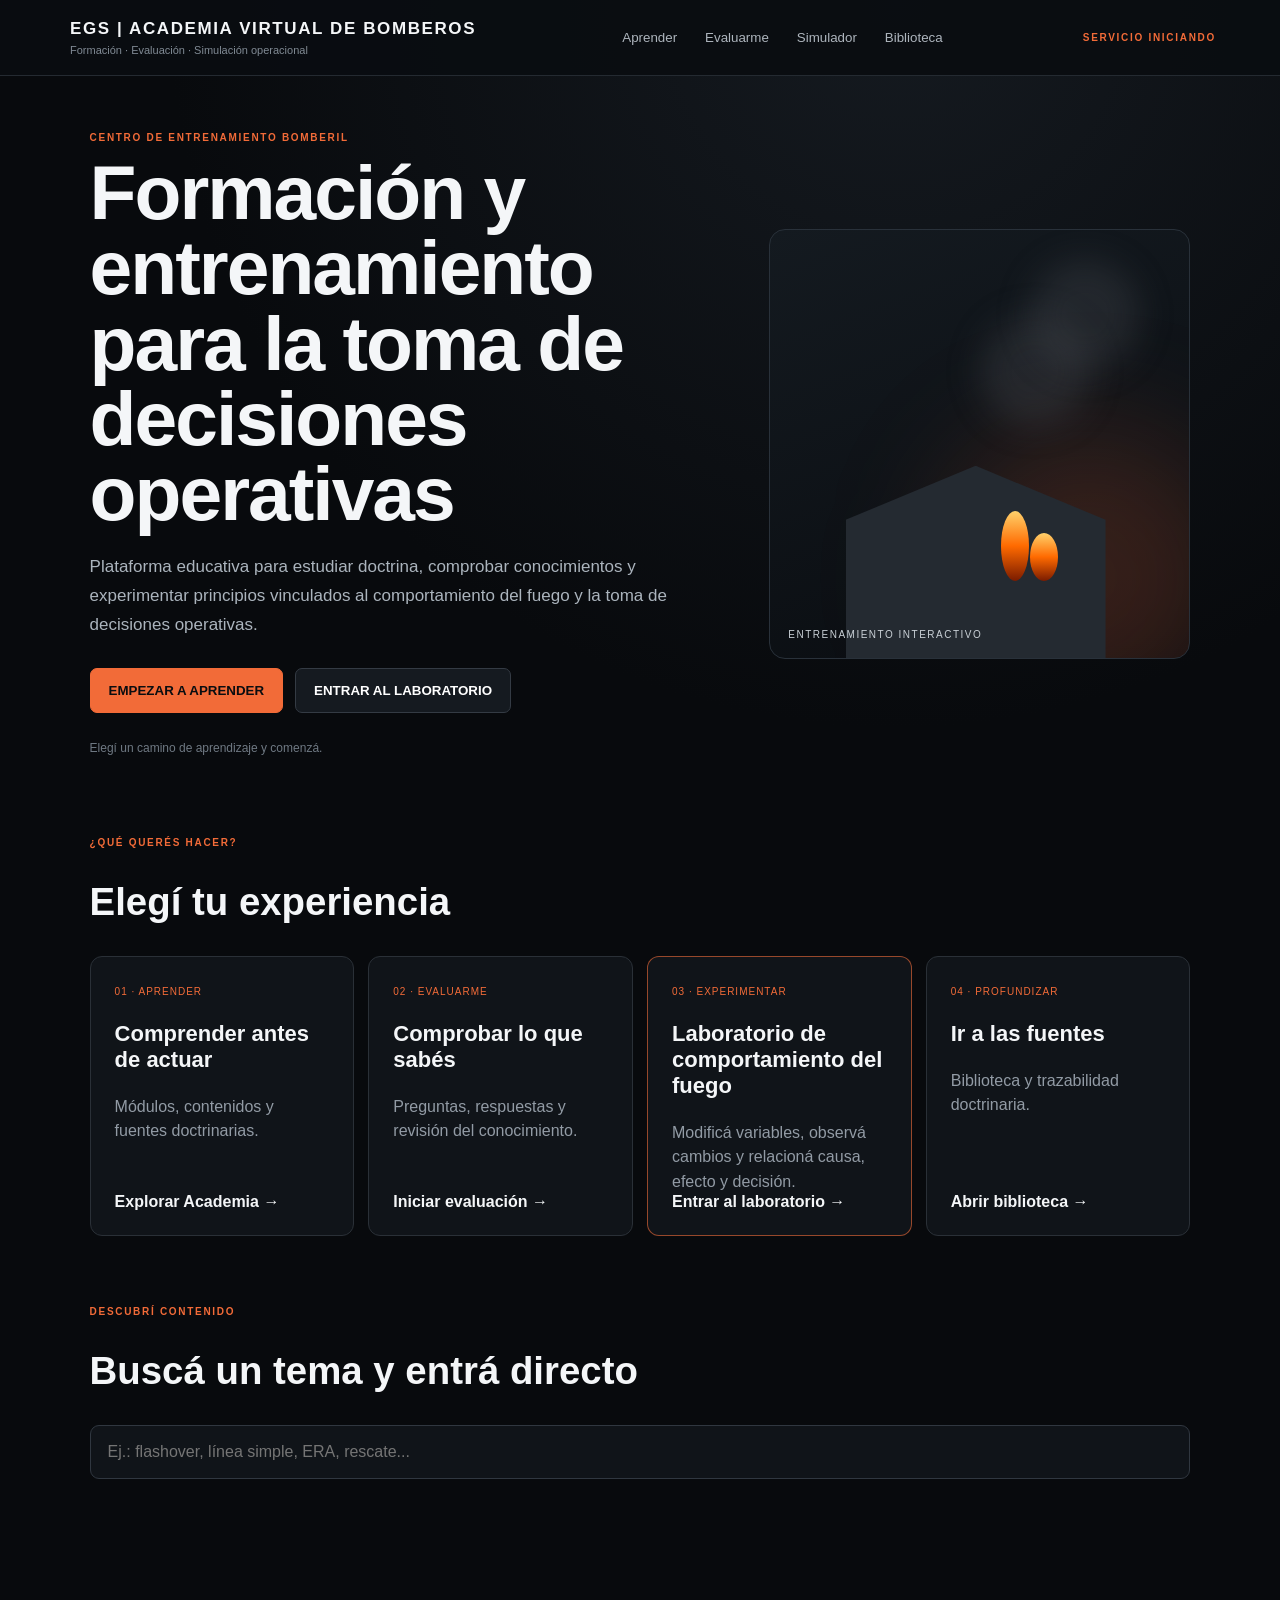
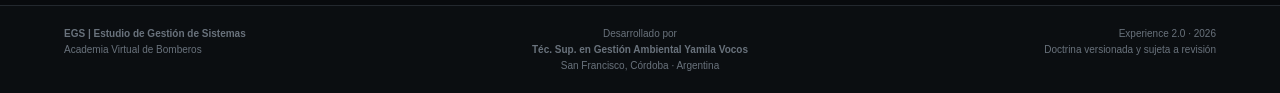
==== commit 2948f3b5: "Actualizar titulos de Academia" ====
--- a/index.html
+++ b/index.html
@@ -216,10 +216,7 @@
 
 <p class="eyebrow">CENTRO DE ENTRENAMIENTO BOMBERIL</p>
 
-<h1>
-Formación que se estudia.<br>
-Decisiones que se entrenan.
-</h1>
+<h1>Formación y entrenamiento para la toma de decisiones operativas</h1>
 
 <p class="lead">
 Plataforma educativa para estudiar doctrina, comprobar conocimientos
@@ -411,7 +408,7 @@
 
 <p class="eyebrow">ENTRENAMIENTO INTERACTIVO</p>
 
-<h1>Laboratorio y escenarios</h1>
+<h1>Laboratorio y simulador</h1>
 
 <p class="sectionLead">
 Elegí una experiencia para analizar fenómenos,
